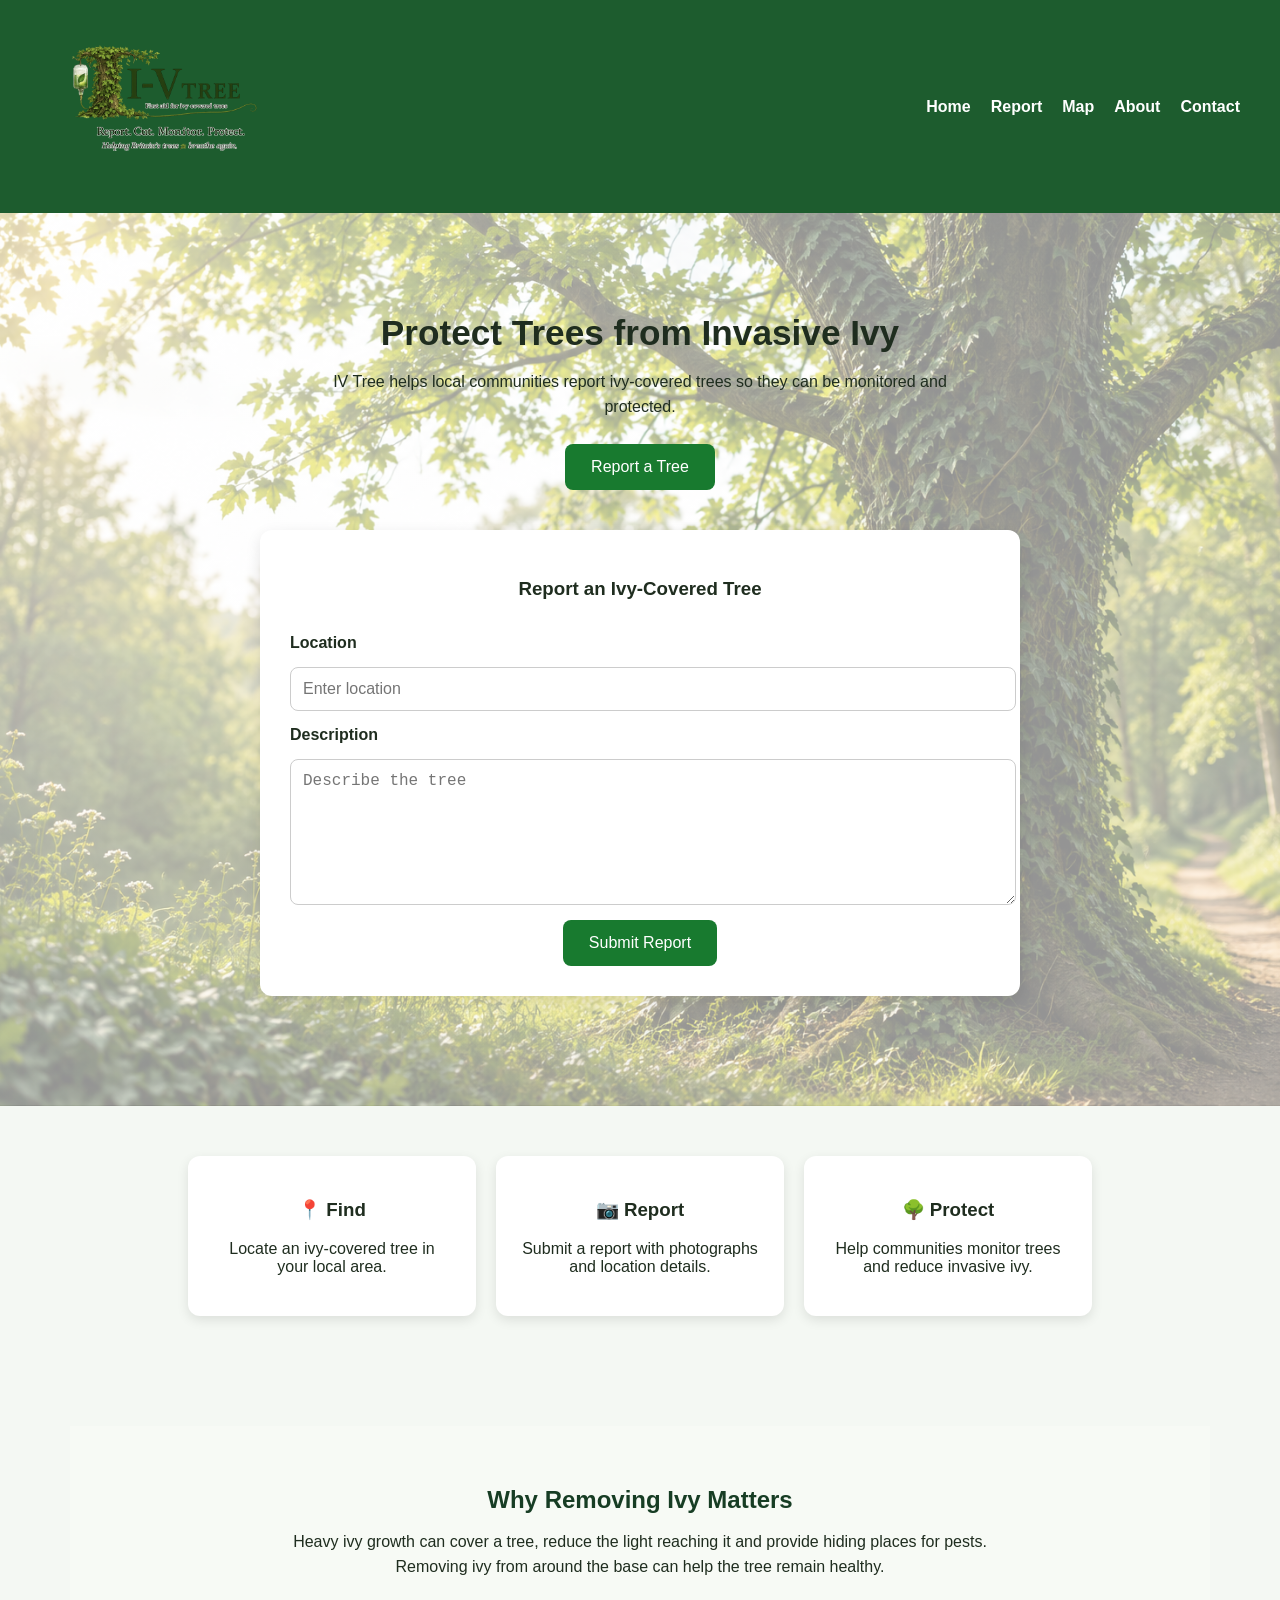
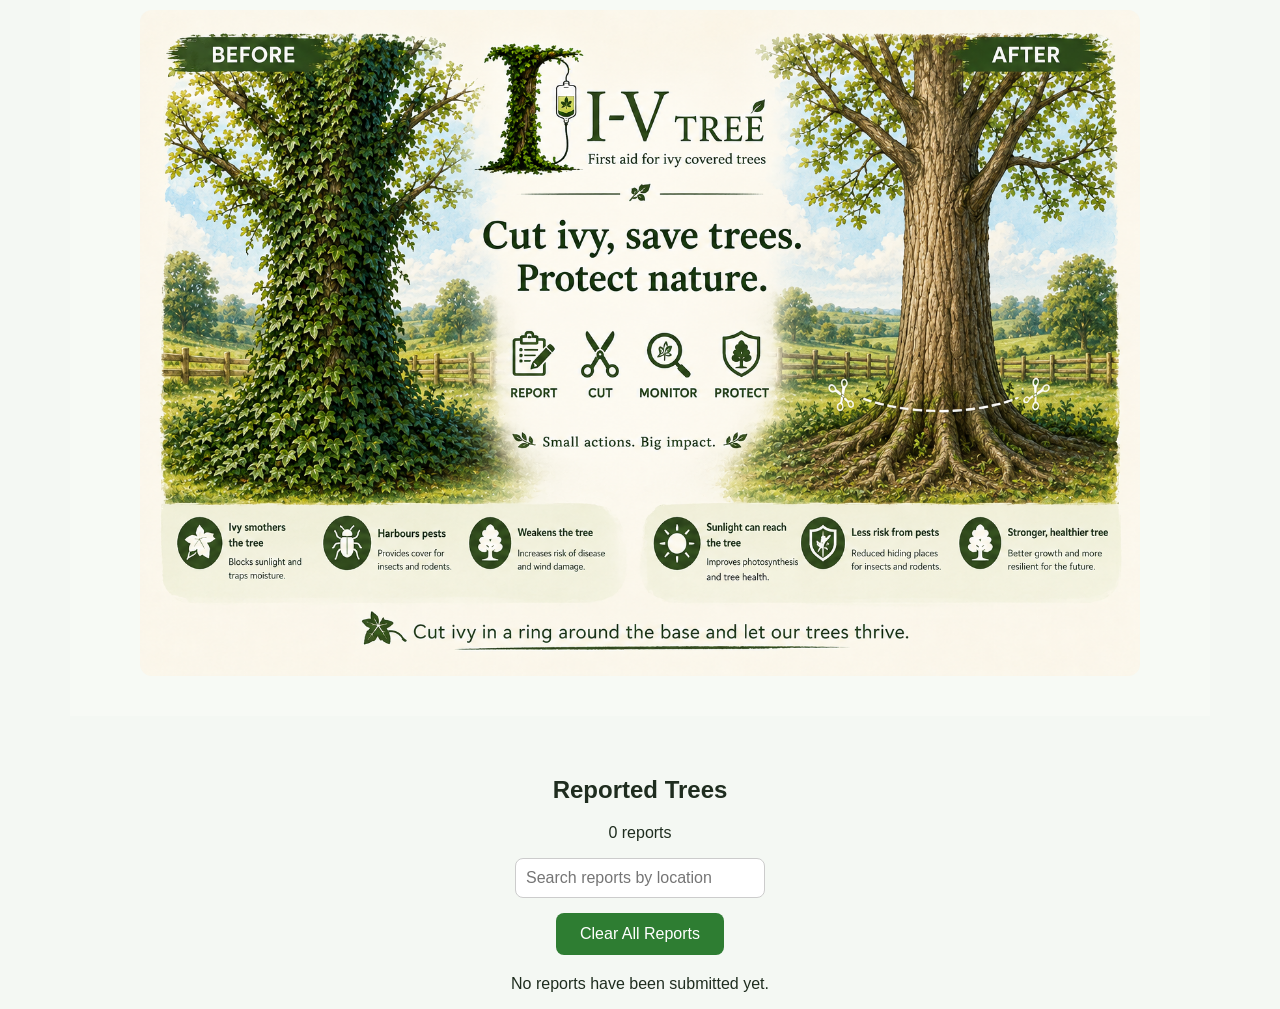
==== index.html @ c773eeaf "Add branded design assets and improve page styling" ====
<!DOCTYPE html>
<html lang="en">

<head>
    <meta charset="UTF-8">
    <meta name="viewport" content="width=device-width, initial-scale=1.0">
    <title>IV Tree</title>

    <link rel="stylesheet" href="style.css">
</head>

<body>

<header>

    <nav>

<img src="assets/logos/logo.png" alt="I-V Tree logo" class="site-logo">
        <ul>
            <li><a href="#">Home</a></li>
            <li><a href="#">Report</a></li>
            <li><a href="#">Map</a></li>
            <li><a href="#">About</a></li>
            <li><a href="#">Contact</a></li>
        </ul>

    </nav>

</header>

<main>

    <section id="home" class="hero">

        <h2>Protect Trees from Invasive Ivy</h2>

        <p>
            IV Tree helps local communities report ivy-covered trees so they can
            be monitored and protected.
        </p>

        <button id="reportButton">
            Report a Tree
        </button>

        <form id="reportForm" class="hidden">

            <h3>Report an Ivy-Covered Tree</h3>

            <label for="location">Location</label>
            <input
                type="text"
                id="location"
                name="location"
                placeholder="Enter location"
            >

            <label for="description">Description</label>
            <textarea
                id="description"
                name="description"
                placeholder="Describe the tree"
            ></textarea>

            <button type="submit">
                Submit Report
            </button>

        </form>

    </section>

    <section class="features">

        <div class="feature-card">
            <h3>📍 Find</h3>
            <p>Locate an ivy-covered tree in your local area.</p>
        </div>

        <div class="feature-card">
            <h3>📷 Report</h3>
            <p>Submit a report with photographs and location details.</p>
        </div>

        <div class="feature-card">
            <h3>🌳 Protect</h3>
            <p>Help communities monitor trees and reduce invasive ivy.</p>
        </div>

    </section>
    <section class="before-after-section">

    <h2>Why Removing Ivy Matters</h2>

    <p>
        Heavy ivy growth can cover a tree, reduce the light reaching it
        and provide hiding places for pests. Removing ivy from around
        the base can help the tree remain healthy.
    </p>

    <img
        src="assets/backgrounds/before-after.png"
        alt="Illustration comparing an ivy-covered tree before and after ivy removal"
        class="before-after-image"
    >

</section>
    <section id="reports" class="reports-section">

    <h2>Reported Trees</h2>
    <p id="reportCount">0 reports</p>
    <input
    type="search"
    id="searchInput"
    placeholder="Search reports by location"
    aria-label="Search reports by location"
    >
    <button id="clearReportsButton">
    Clear All Reports
</button>

    <p id="emptyMessage">
        No reports have been submitted yet.
    </p>

    <div id="reportsList"></div>

</section>

</main>

<script src="script.js"></script>

</body>

</html>
---- style.css ----
body {
    margin: 0;
    font-family: Arial, sans-serif;
    background-color: #f4f8f3;
    color: #1f2d1f;
    text-align: center;
}

header {
    background-color: #1d5c2e;
    color: white;
    padding: 20px 40px;
}
nav {
    display: flex;
    justify-content: space-between;
    align-items: center;
}

nav ul {
    display: flex;
    list-style: none;
    gap: 20px;
    margin: 0;
    padding: 0;
}

nav a {
    color: white;
    text-decoration: none;
    font-weight: bold;
}

nav a:hover {
    text-decoration: underline;
}

.site-logo {
    width: 260px;
    height: auto;
    display: block;
}

nav {
    display: flex;
    align-items: center;
    justify-content: space-between;
    gap: 30px;
}

.hero {
    padding: 70px 20px;
    background-color: #dfeedd;
    background-image:
    linear-gradient(rgba(255, 255, 255, 0.58), rgba(255, 255, 255, 0.58)),
    url("assets/backgrounds/hero-background.png");

background-size: cover;
background-position: center;
background-repeat: no-repeat;
}

.hero h2 {
    font-size: 2.2rem;
    margin-bottom: 16px;
}

.hero p {
    max-width: 650px;
    margin: 0 auto 24px;
    line-height: 1.6;
}

button {
    padding: 14px 26px;
    background-color: #187a2f;
    color: white;
    border: none;
    border-radius: 8px;
    font-size: 1rem;
    cursor: pointer;
}

.features {
    display: flex;
    justify-content: center;
    gap: 20px;
    padding: 50px 20px;
}

.feature-card {
    width: 240px;
    padding: 24px;
    background-color: white;
    border-radius: 12px;
    box-shadow: 0 4px 12px rgba(0, 0, 0, 0.1);
}
.hidden {
    display: none;
}
/* Report Form */

#reportForm {
    max-width: 700px;
    margin: 40px auto;
    display: flex;
    flex-direction: column;
    gap: 15px;
    background: white;
    padding: 30px;
    border-radius: 12px;
    box-shadow: 0 5px 15px rgba(0,0,0,0.1);
}
#searchInput {
    width: 250px;
    padding: 10px;
    margin: 15px auto;
    display: block;
    border: 1px solid #ccc;
    border-radius: 8px;
    font-size: 1rem;
}

#reportForm label {
    font-weight: bold;
    text-align: left;
}

#reportForm input,
#reportForm textarea {
    width: 100%;
    padding: 12px;
    border: 1px solid #ccc;
    border-radius: 8px;
    font-size: 1rem;
}

#reportForm textarea {
    min-height: 120px;
    resize: vertical;
}

#reportForm button {
    width: fit-content;
    align-self: center;
}
.report-card {
    background: white;
    max-width: 600px;
    margin: 20px auto;
    padding: 20px;
    border-radius: 12px;
    box-shadow: 0 4px 10px rgba(0,0,0,0.1);
}

.deleteButton {
    margin-top: 15px;
    background: #c62828;
    color: white;
    border: none;
    padding: 10px 18px;
    border-radius: 8px;
    cursor: pointer;
    font-weight: bold;
}

.deleteButton:hover {
    background: #a51f1f;
}
.reportDate {
    color: #666;
    font-size: 0.9rem;
    font-style: italic;
    margin: 12px 0;
}
#clearReportsButton {
    padding: 12px 24px;
    border: none;
    border-radius: 8px;
    background-color: #2e7d32;
    color: white;
    cursor: pointer;
    font-size: 1rem;
    margin: 10px auto 20px;
    display: block;
}

#clearReportsButton:hover {
    background-color: #256428;
}
.before-after-section {
    padding: 60px 20px;
    text-align: center;
    background-color: #f7faf5;
}

.before-after-section h2 {
    margin-bottom: 15px;
    color: #173d24;
}

.before-after-section p {
    max-width: 700px;
    margin: 0 auto 30px;
    line-height: 1.6;
}

.before-after-image {
    width: 100%;
    max-width: 1000px;
    height: auto;
    display: block;
    margin: 0 auto;
    border-radius: 12px;
}
.before-after-section {
    max-width: 1100px;
    margin: 60px auto;
    padding: 40px 20px;
    text-align: center;
}

.before-after-section h2 {
    margin-bottom: 15px;
}

.before-after-section p {
    max-width: 700px;
    margin: 0 auto 30px;
    line-height: 1.6;
}

.before-after-image {
    width: 100%;
    max-width: 1000px;
    height: auto;
    display: block;
    margin: 0 auto;
    border-radius: 12px;
}
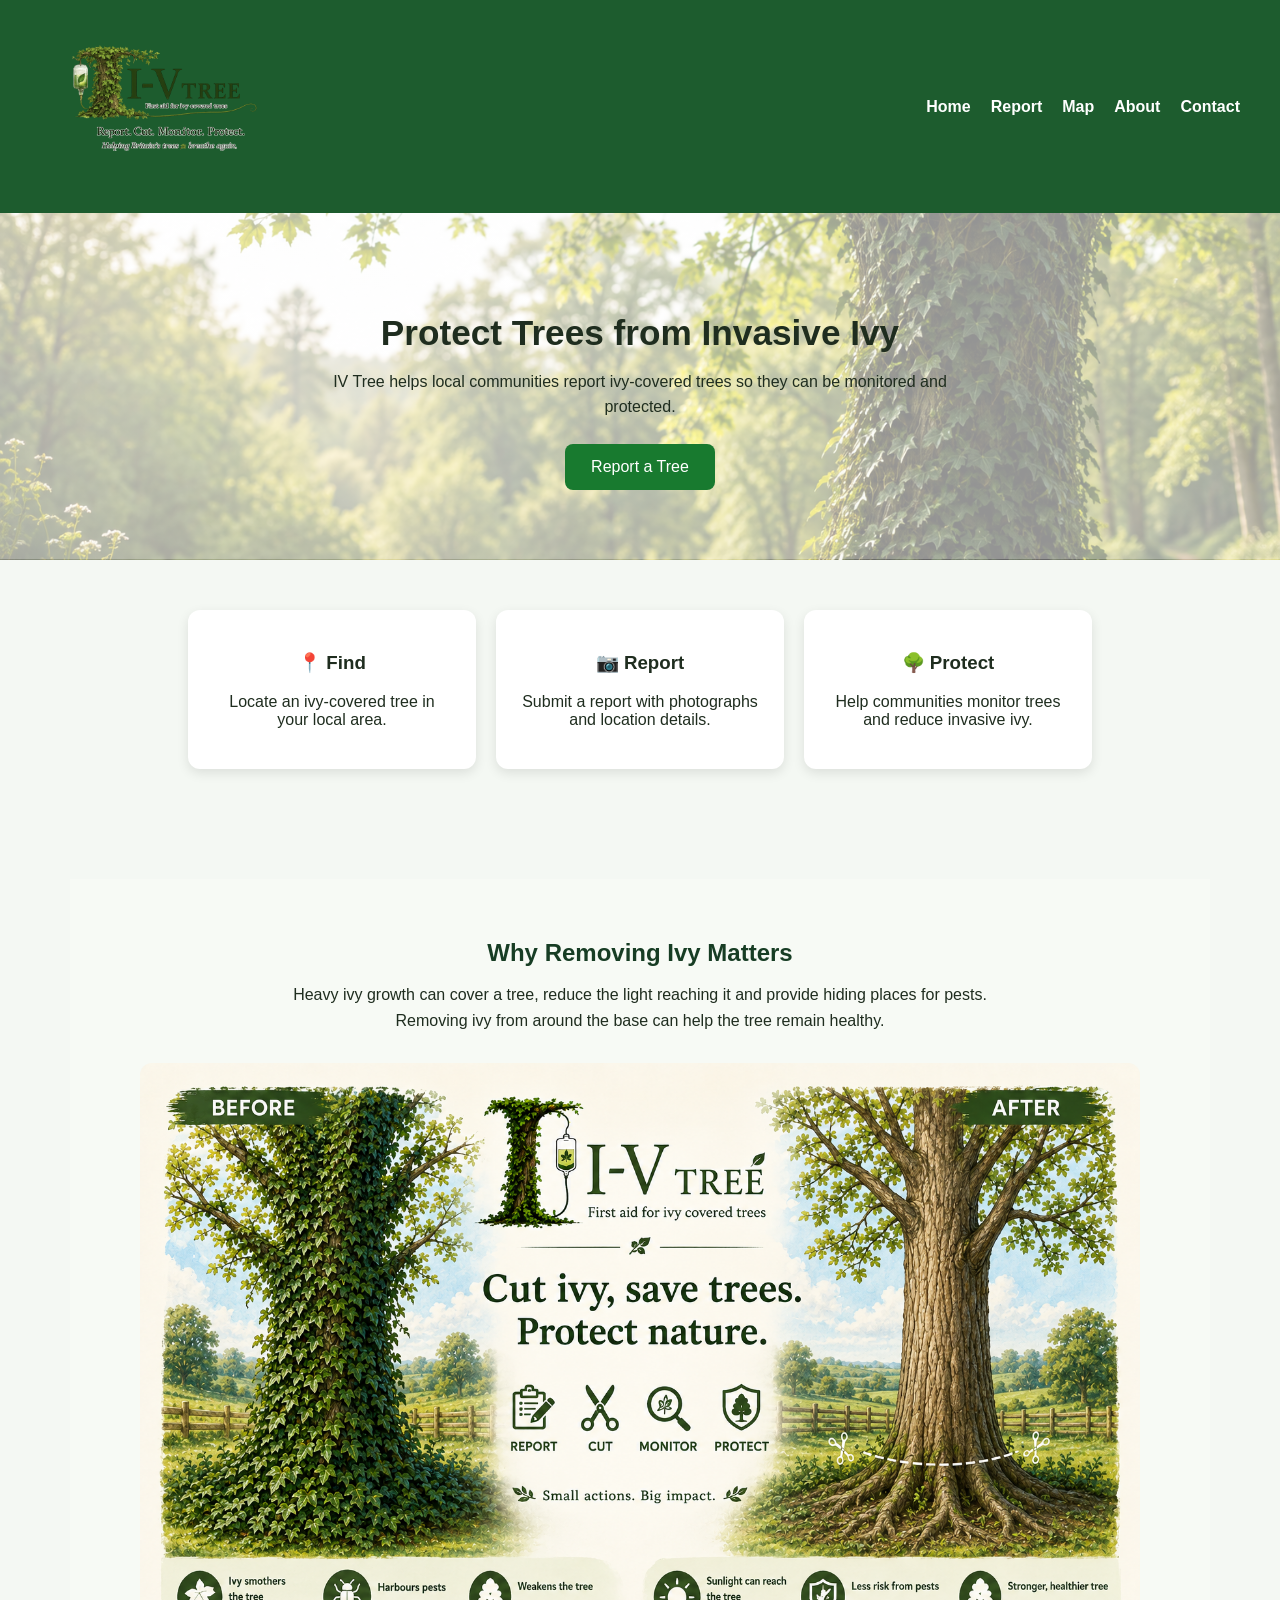
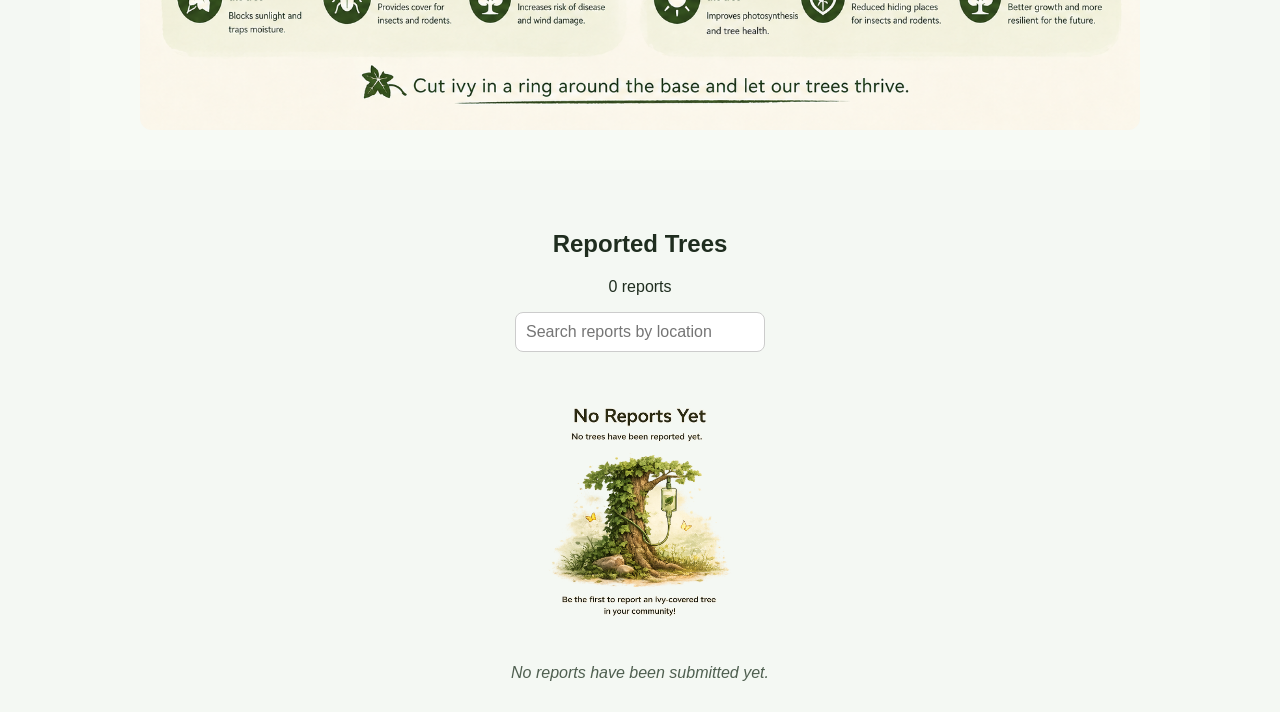
==== commit c4426892: "Add empty state and improve report display" ====
--- a/index.html
+++ b/index.html
@@ -119,9 +119,14 @@
     Clear All Reports
 </button>
 
-    <p id="emptyMessage">
-        No reports have been submitted yet.
-    </p>
+<div id="emptyMessage" class="empty-state">
+    <img
+        src="assets/icons/empty-state-illustration.png"
+        alt="No tree reports yet"
+        class="empty-state-image"
+    >
+    <p>No reports have been submitted yet.</p>
+</div>
 
     <div id="reportsList"></div>
 
--- a/style.css
+++ b/style.css
@@ -96,7 +96,7 @@
     box-shadow: 0 4px 12px rgba(0, 0, 0, 0.1);
 }
 .hidden {
-    display: none;
+    display: none !important;
 }
 /* Report Form */
 
@@ -238,3 +238,20 @@
     margin: 0 auto;
     border-radius: 12px;
 }
+.empty-state {
+    text-align: center;
+    margin: 30px auto;
+}
+
+.empty-state-image {
+    width: 400px;
+    max-width: 80%;
+    height: auto;
+    display: block;
+    margin: 0 auto 15px;
+}
+
+.empty-state p {
+    color: #4f5f50;
+    font-style: italic;
+}
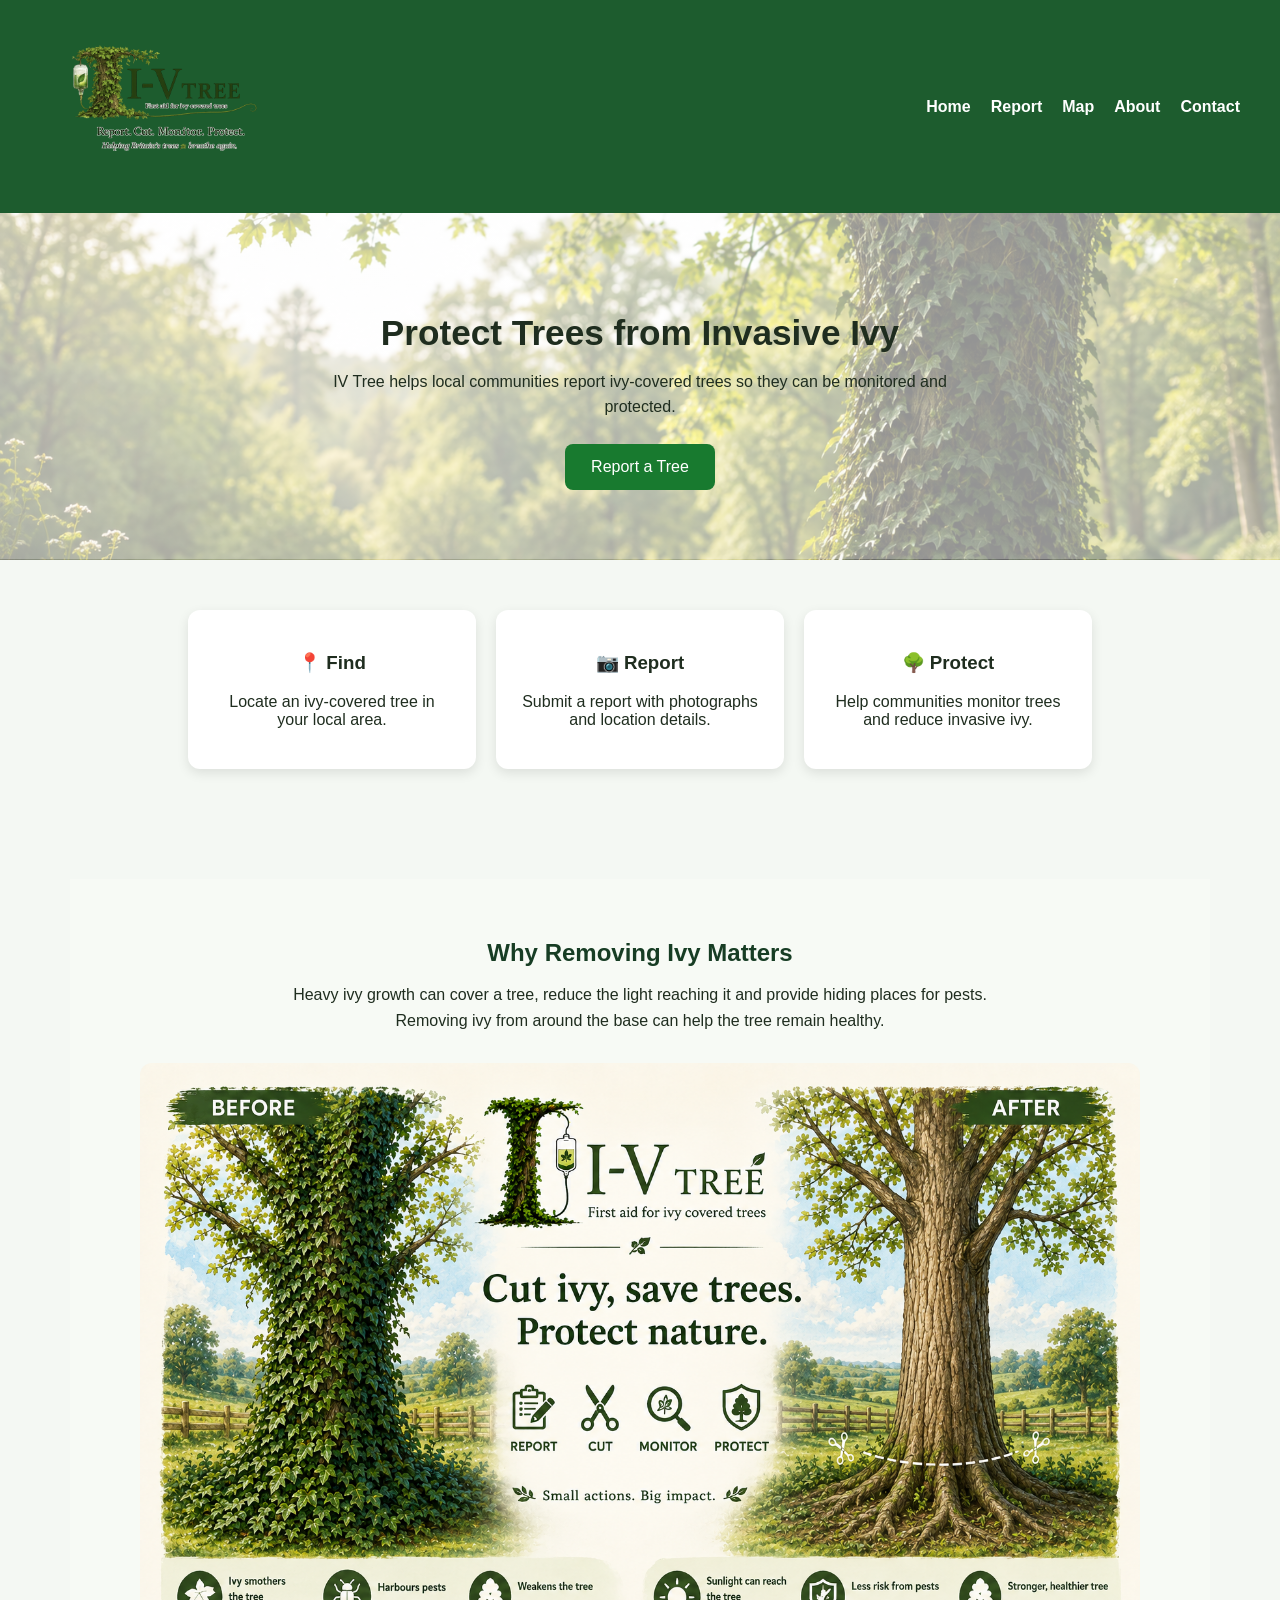
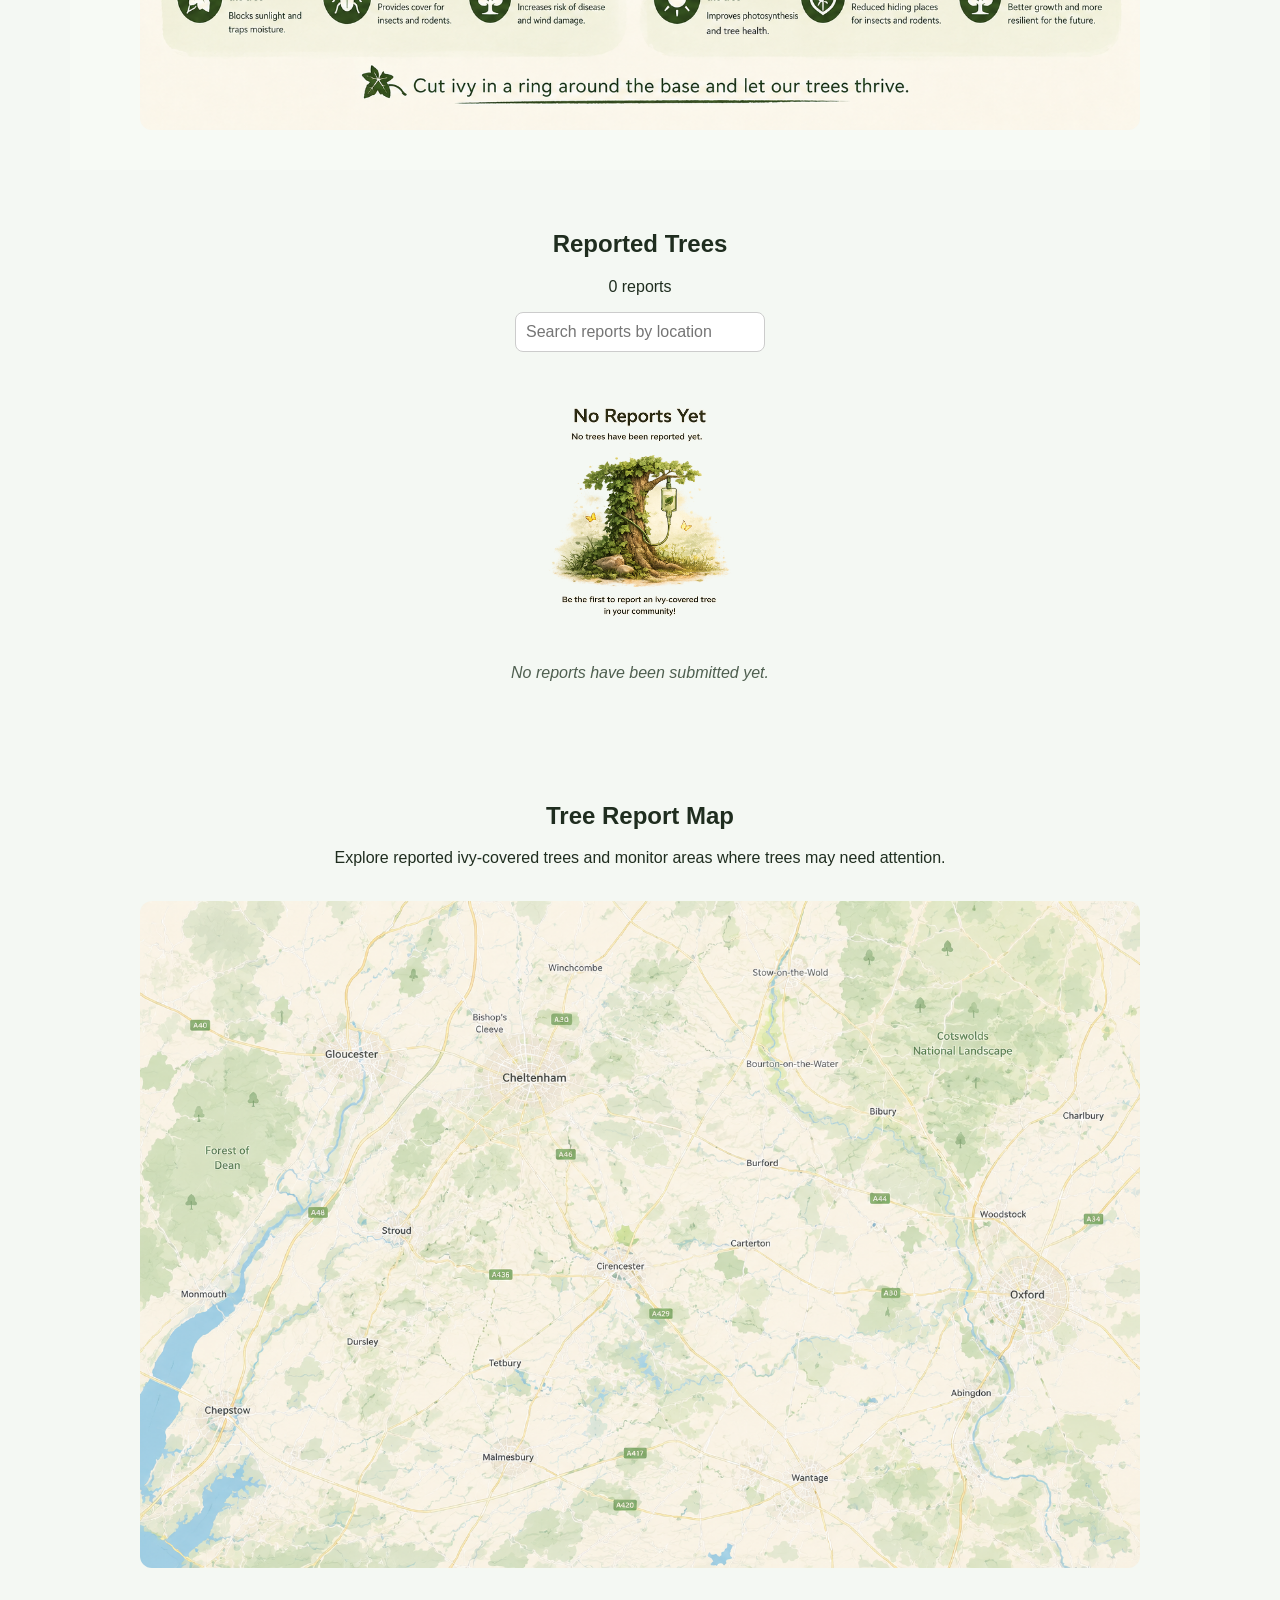
==== commit 7ed0dde7: "Add report pins to map" ====
--- a/index.html
+++ b/index.html
@@ -131,6 +131,26 @@
     <div id="reportsList"></div>
 
 </section>
+<section id="map" class="map-section">
+
+    <h2>Tree Report Map</h2>
+
+    <p>
+        Explore reported ivy-covered trees and monitor areas where trees
+        may need attention.
+    </p>
+
+    <div class="map-container" id="mapContainer">
+        <img
+            src="assets/backgrounds/map-background.png"
+            alt="Map showing reported tree locations"
+            class="map-background"
+        >
+
+
+    </div>
+
+</section>
 
 </main>
 
--- a/style.css
+++ b/style.css
@@ -254,4 +254,47 @@
 .empty-state p {
     color: #4f5f50;
     font-style: italic;
+}
+/* Map Section */
+
+.map-section {
+    max-width: 1100px;
+    margin: 60px auto;
+    padding: 40px 20px;
+    text-align: center;
+}
+
+.map-section h2 {
+    margin-bottom: 15px;
+}
+
+.map-section p {
+    max-width: 700px;
+    margin: 0 auto 30px;
+    line-height: 1.6;
+}
+
+.map-container {
+    position: relative;
+    max-width: 1000px;
+    margin: 0 auto;
+}
+
+.map-background {
+    width: 100%;
+    height: auto;
+    display: block;
+    border-radius: 12px;
+}
+
+.map-pin {
+    position: absolute;
+    width: 60px;
+    top: 45%;
+    left: 50%;
+    transform: translate(-50%, -50%);
+    background: transparent !important;
+    padding: 0 !important;
+    border: none !important;
+    box-shadow: none !important;
 }
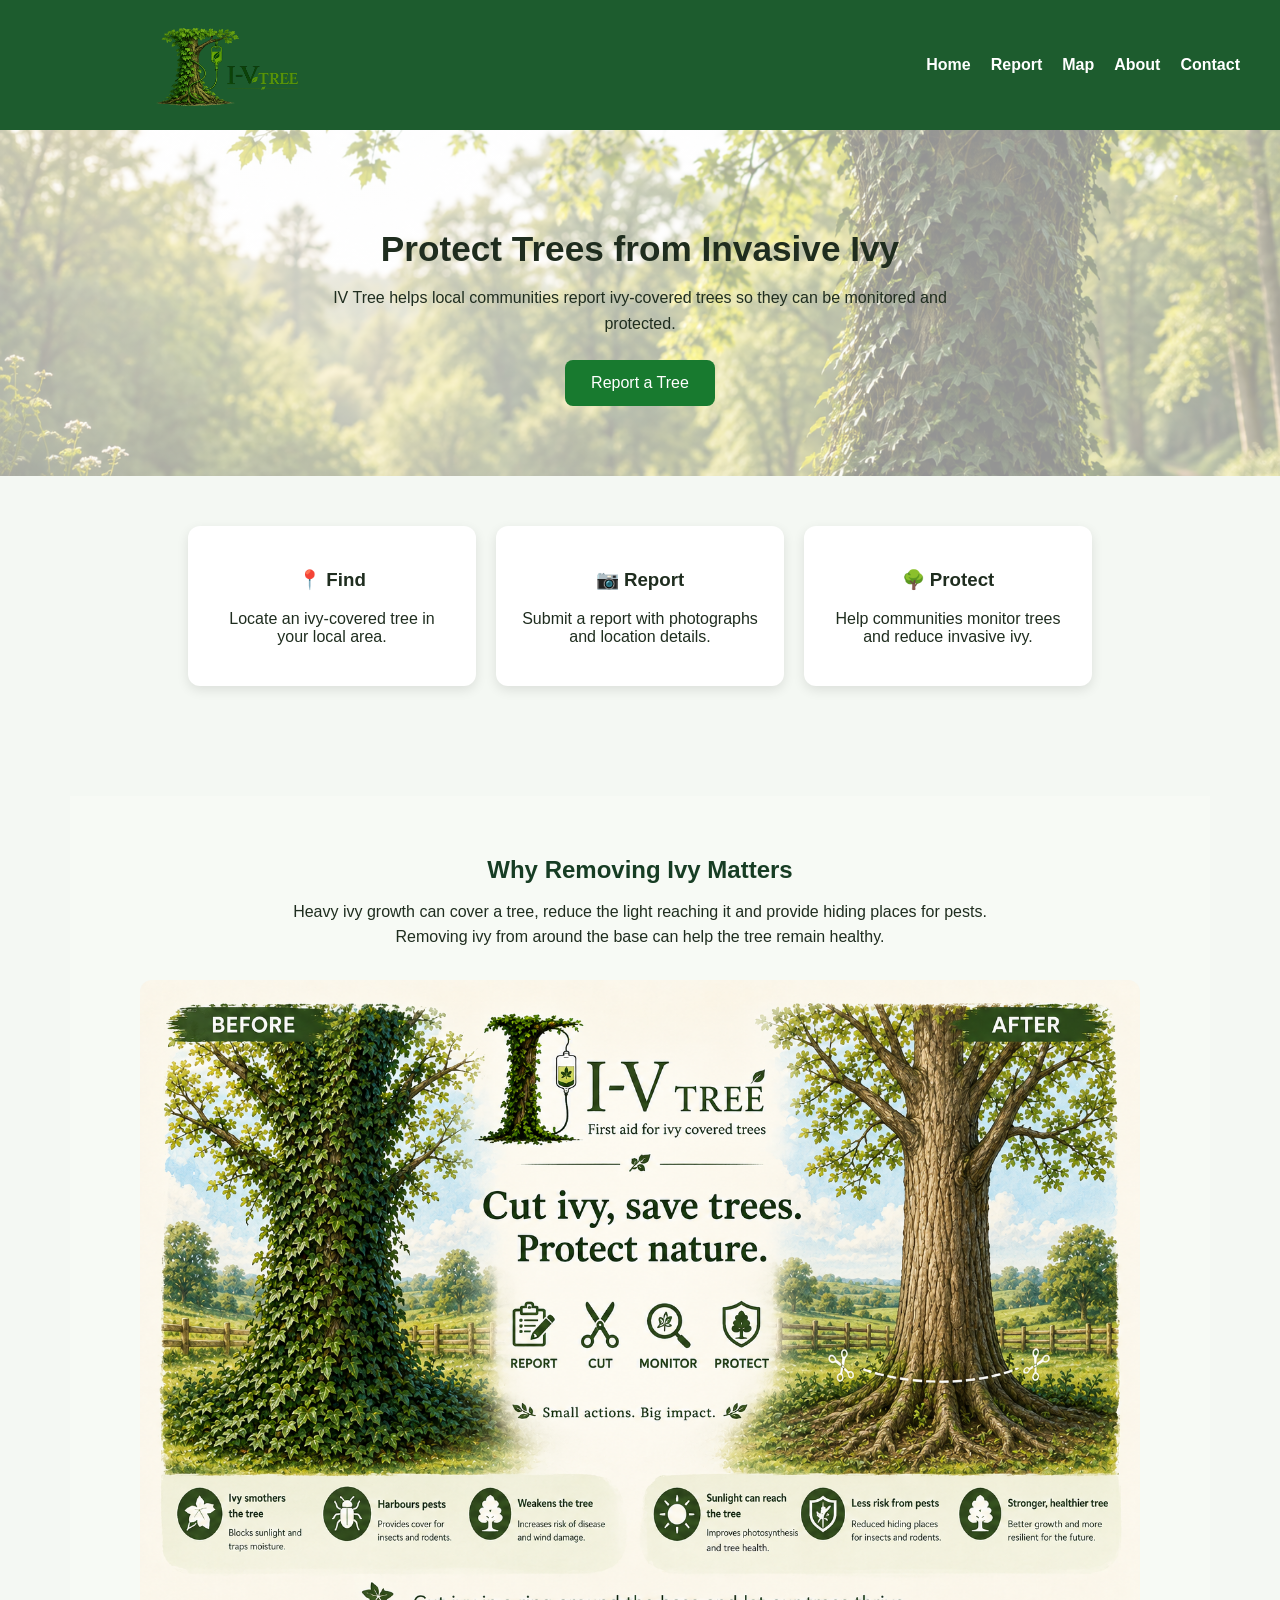
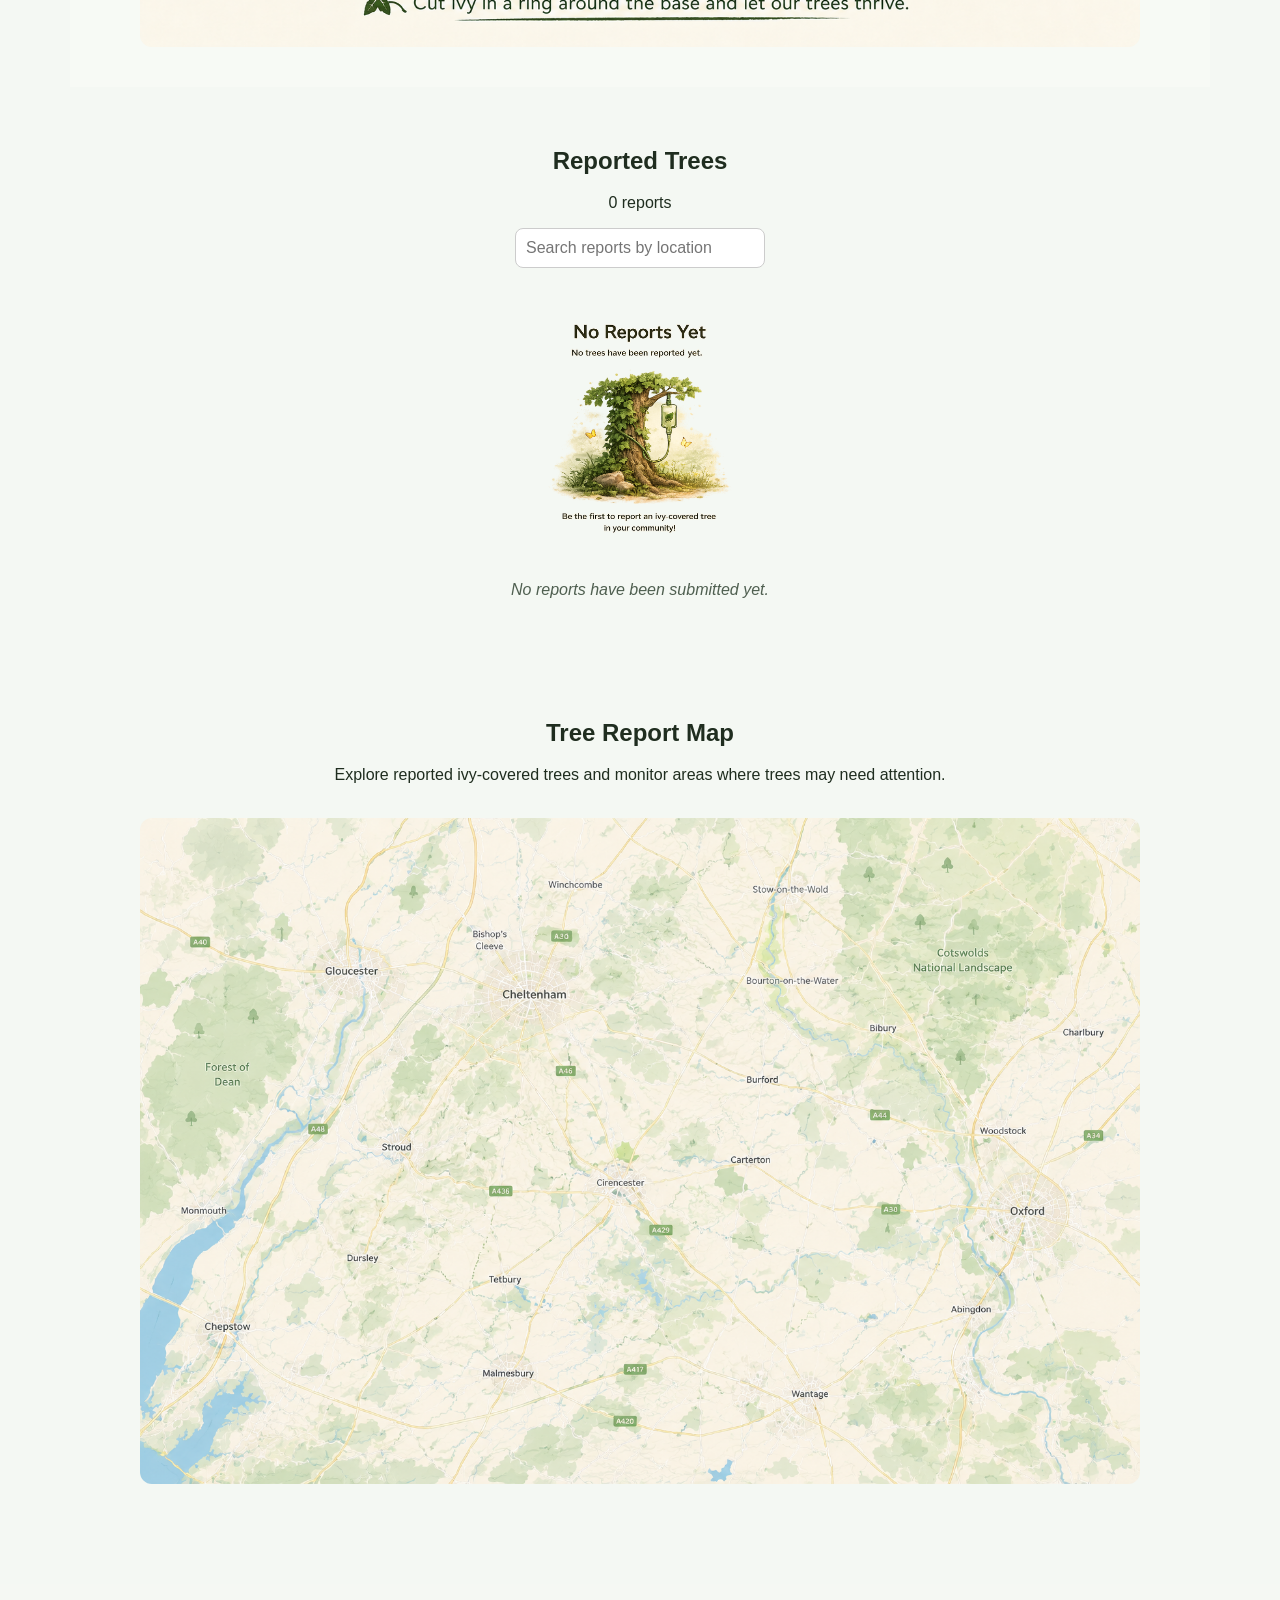
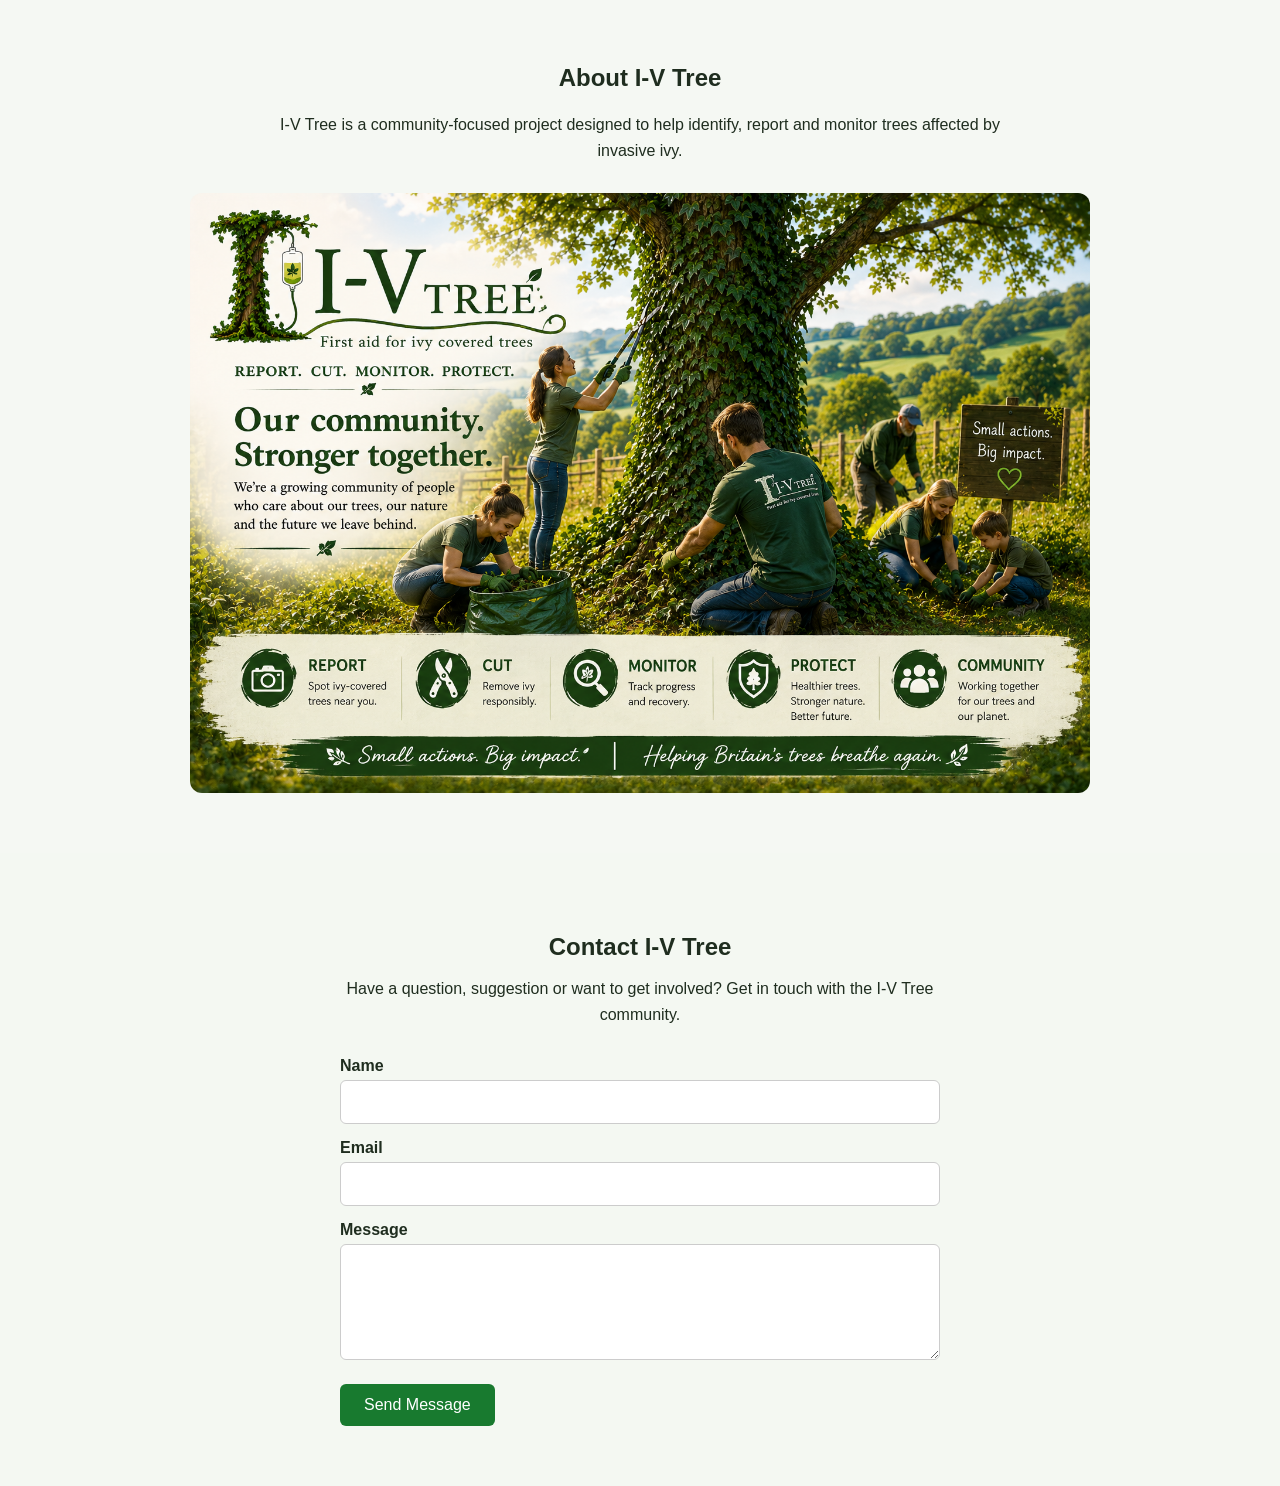
==== commit 02e6d9ce: "Add About and Contact sections with form validation" ====
--- a/index.html
+++ b/index.html
@@ -16,13 +16,13 @@
     <nav>
 
 <img src="assets/logos/logo.png" alt="I-V Tree logo" class="site-logo">
-        <ul>
-            <li><a href="#">Home</a></li>
-            <li><a href="#">Report</a></li>
-            <li><a href="#">Map</a></li>
-            <li><a href="#">About</a></li>
-            <li><a href="#">Contact</a></li>
-        </ul>
+       <ul>
+    <li><a href="#home">Home</a></li>
+    <li><a href="#reports">Report</a></li>
+    <li><a href="#map">Map</a></li>
+    <li><a href="#about">About</a></li>
+    <li><a href="#contact">Contact</a></li>
+       </ul>
 
     </nav>
 
@@ -152,6 +152,47 @@
 
 </section>
 
+<section id="about" class="about-section">
+
+    <h2>About I-V Tree</h2>
+
+    <p>
+        I-V Tree is a community-focused project designed to help identify,
+        report and monitor trees affected by invasive ivy.
+    </p>
+
+    <img
+    src="assets/backgrounds/about-community.png"
+    alt="Community working together to protect local trees"
+    class="about-image"
+>
+
+</section>
+
+<section id="contact" class="contact-section">
+
+    <h2>Contact I-V Tree</h2>
+
+    <p>
+        Have a question, suggestion or want to get involved?
+        Get in touch with the I-V Tree community.
+    </p>
+
+    <form class="contact-form">
+    <label for="contactName">Name</label>
+    <input type="text" id="contactName" required>
+
+    <label for="contactEmail">Email</label>
+    <input type="email" id="contactEmail" required>
+
+    <label for="contactMessage">Message</label>
+    <textarea id="contactMessage" rows="5" required></textarea>
+
+    <button type="submit">Send Message</button>
+</form>
+
+</section>
+
 </main>
 
 <script src="script.js"></script>
--- a/style.css
+++ b/style.css
@@ -9,12 +9,16 @@
 header {
     background-color: #1d5c2e;
     color: white;
-    padding: 20px 40px;
-}
+    padding: 0px 0px;
+}
+
 nav {
     display: flex;
+    align-items: center;
     justify-content: space-between;
-    align-items: center;
+    gap: 30px;
+    padding: 0 40px;
+    min-height: 50px;
 }
 
 nav ul {
@@ -36,17 +40,14 @@
 }
 
 .site-logo {
-    width: 260px;
-    height: auto;
-    display: block;
-}
-
-nav {
-    display: flex;
-    align-items: center;
-    justify-content: space-between;
-    gap: 30px;
-}
+    width: 380px;
+    height: 130px;
+    object-fit: contain;
+    display: block;
+    margin: 0;
+}
+
+
 
 .hero {
     padding: 70px 20px;
@@ -297,4 +298,78 @@
     padding: 0 !important;
     border: none !important;
     box-shadow: none !important;
+}
+.about-section {
+    padding: 60px 20px;
+    text-align: center;
+    background-color: #f5f8f3;
+}
+
+.about-section h2 {
+    margin-bottom: 20px;
+}
+
+.about-section p {
+    max-width: 750px;
+    margin: 0 auto 30px;
+    line-height: 1.6;
+}
+
+.about-image {
+    width: 100%;
+    max-width: 900px;
+    height: auto;
+    display: block;
+    margin: 0 auto;
+    border-radius: 12px;
+}
+.contact-section {
+    padding: 60px 20px;
+    text-align: center;
+    background-color: #f4f8f2;
+}
+
+.contact-section h2 {
+    margin-bottom: 15px;
+}
+
+.contact-section p {
+    max-width: 650px;
+    margin: 0 auto 30px;
+    line-height: 1.6;
+}
+
+.contact-form {
+    max-width: 600px;
+    margin: 0 auto;
+    text-align: left;
+}
+
+.contact-form label {
+    display: block;
+    margin-top: 15px;
+    margin-bottom: 5px;
+    font-weight: bold;
+}
+
+.contact-form input,
+.contact-form textarea {
+    width: 100%;
+    padding: 12px;
+    border: 1px solid #ccc;
+    border-radius: 6px;
+    font: inherit;
+    box-sizing: border-box;
+}
+
+.contact-form textarea {
+    resize: vertical;
+}
+
+.contact-form button {
+    margin-top: 20px;
+    padding: 12px 24px;
+    border: none;
+    border-radius: 6px;
+    cursor: pointer;
 }
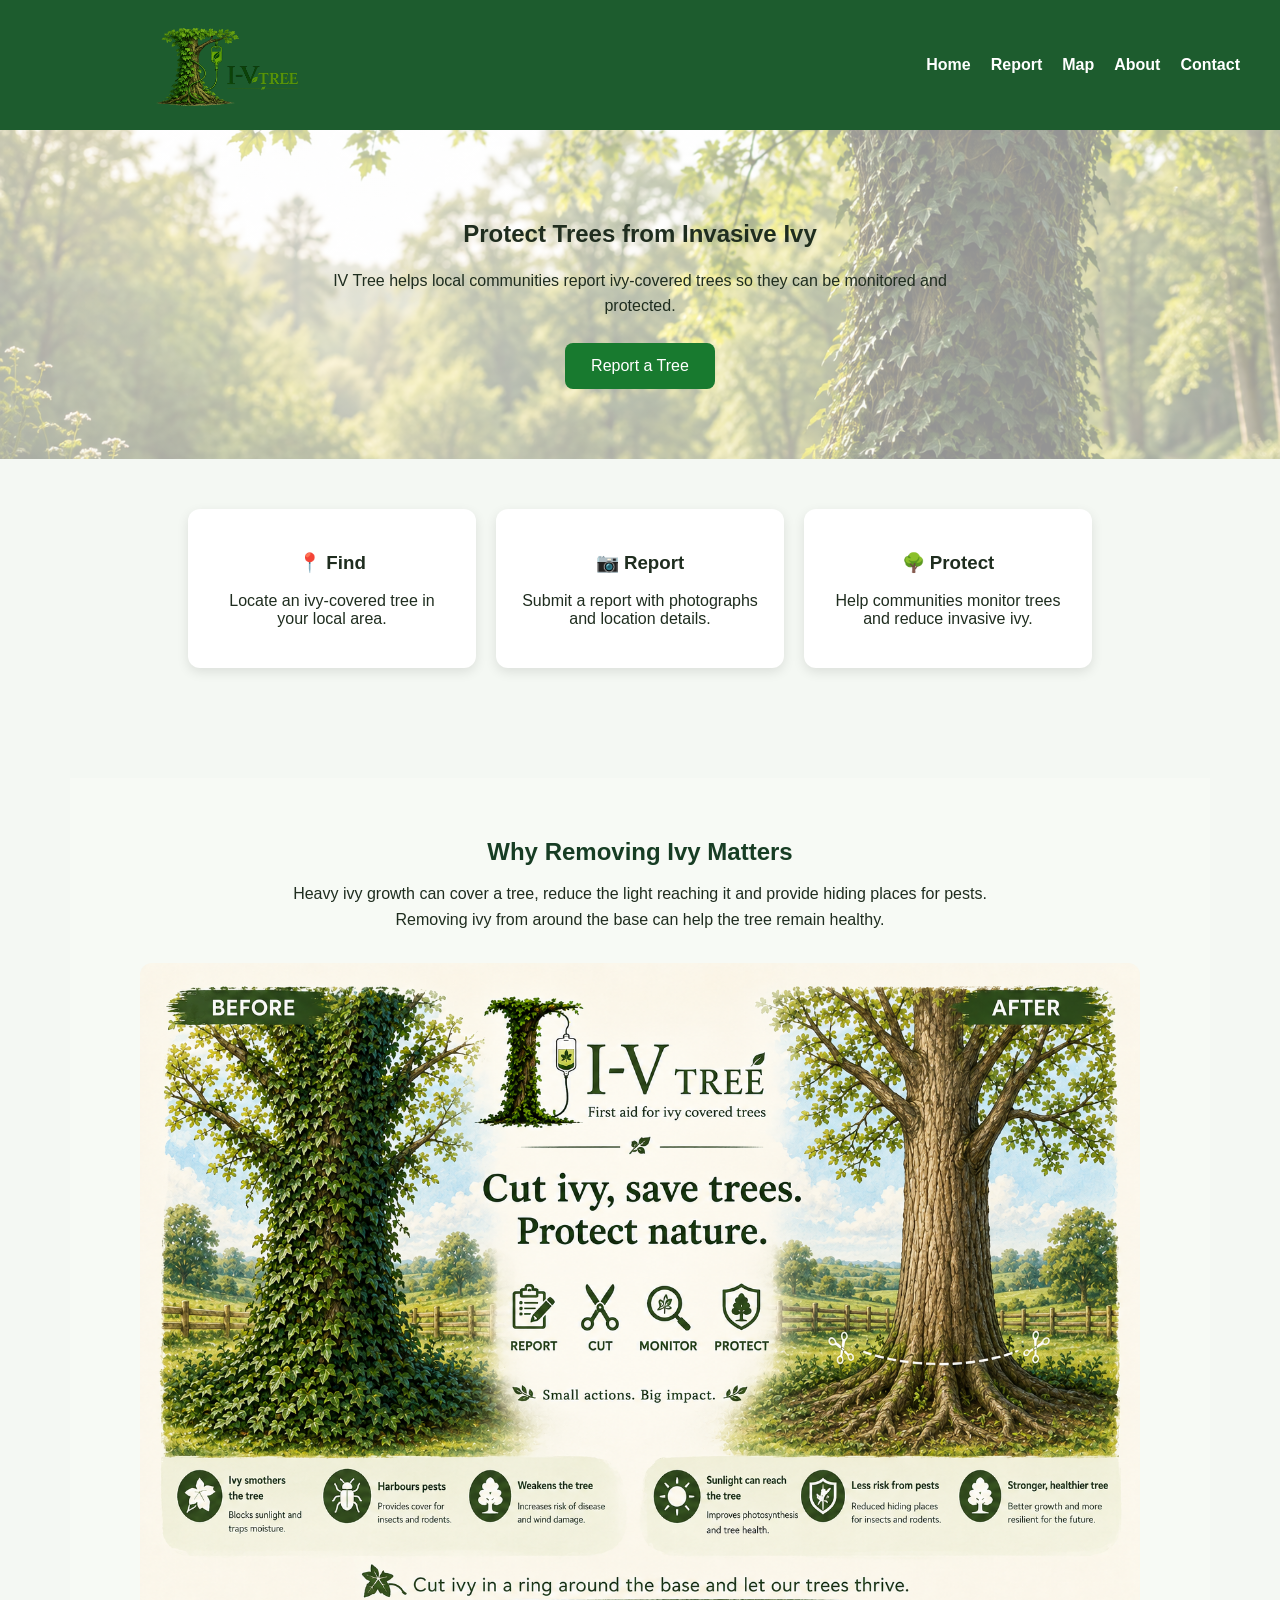
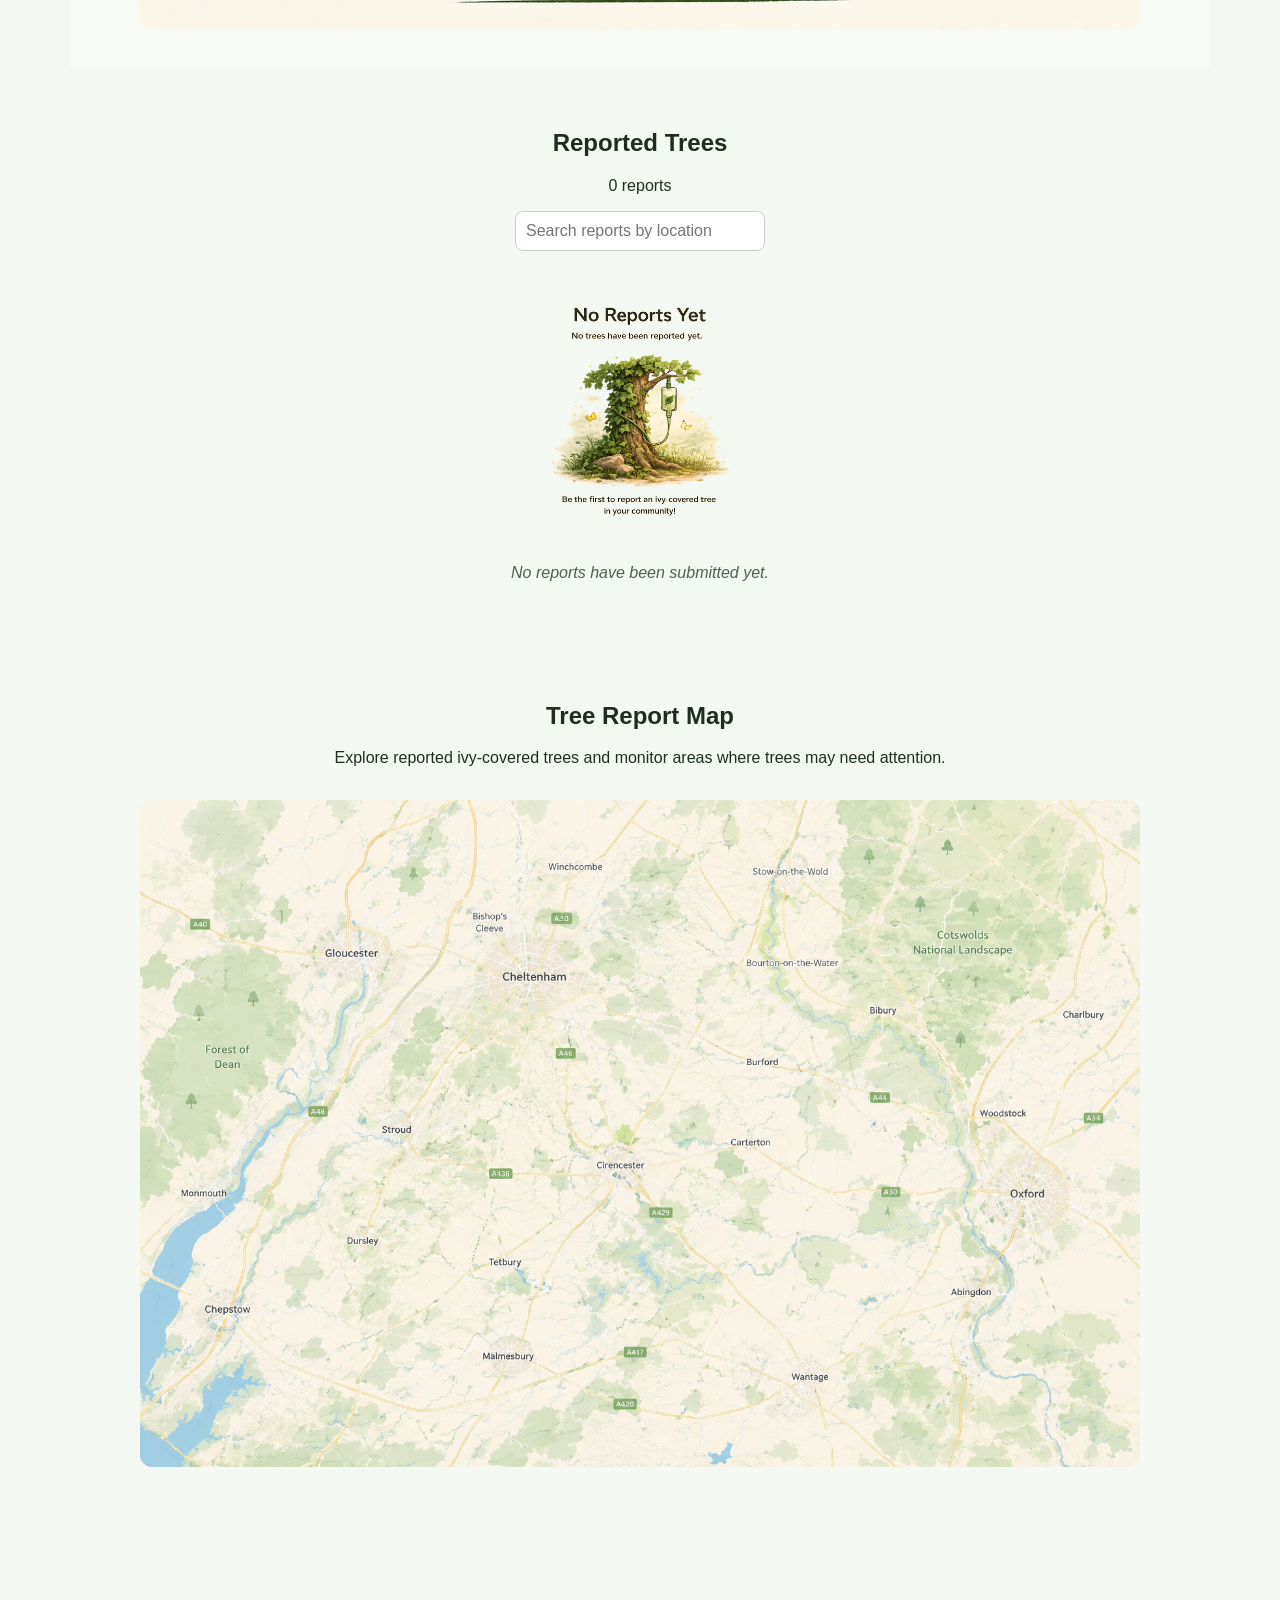
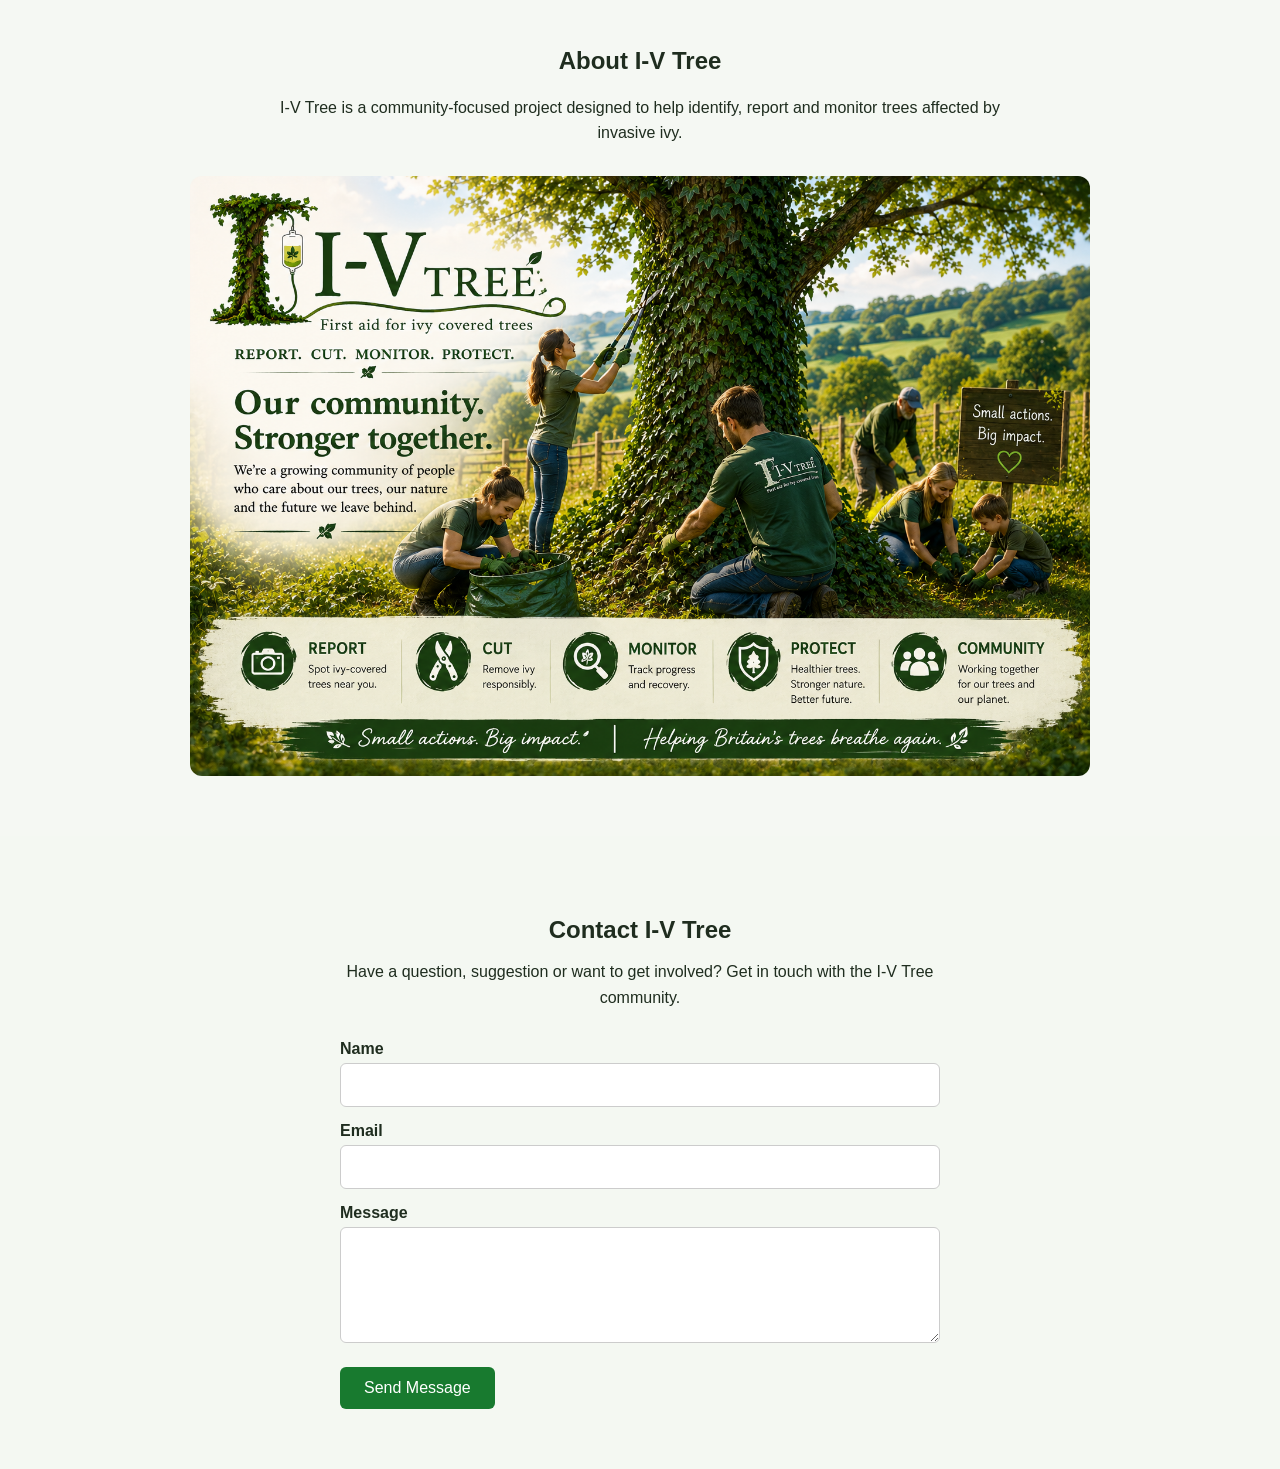
==== commit 01ce03c6: "Fix heading hierarchy for HTML validation" ====
--- a/index.html
+++ b/index.html
@@ -32,7 +32,7 @@
 
     <section id="home" class="hero">
 
-        <h2>Protect Trees from Invasive Ivy</h2>
+        <h1>Protect Trees from Invasive Ivy</h1>
 
         <p>
             IV Tree helps local communities report ivy-covered trees so they can
--- a/style.css
+++ b/style.css
@@ -372,4 +372,42 @@
     border: none;
     border-radius: 6px;
     cursor: pointer;
+}
+@media (max-width: 600px) {
+
+    nav {
+        flex-direction: column;
+        padding: 15px 20px;
+        gap: 15px;
+    }
+
+    .site-logo {
+        width: 220px;
+        max-width: 80%;
+        margin: 0 auto;
+    }
+
+    nav ul {
+        flex-wrap: wrap;
+        justify-content: center;
+        gap: 12px;
+    }
+
+    .features {
+        flex-direction: column;
+        align-items: center;
+    }
+
+    .feature-card {
+        width: 85%;
+        max-width: 320px;
+    }
+
+    .hero h2 {
+        font-size: 1.8rem;
+    }
+
+    .hero {
+        padding: 50px 20px;
+    }
 }
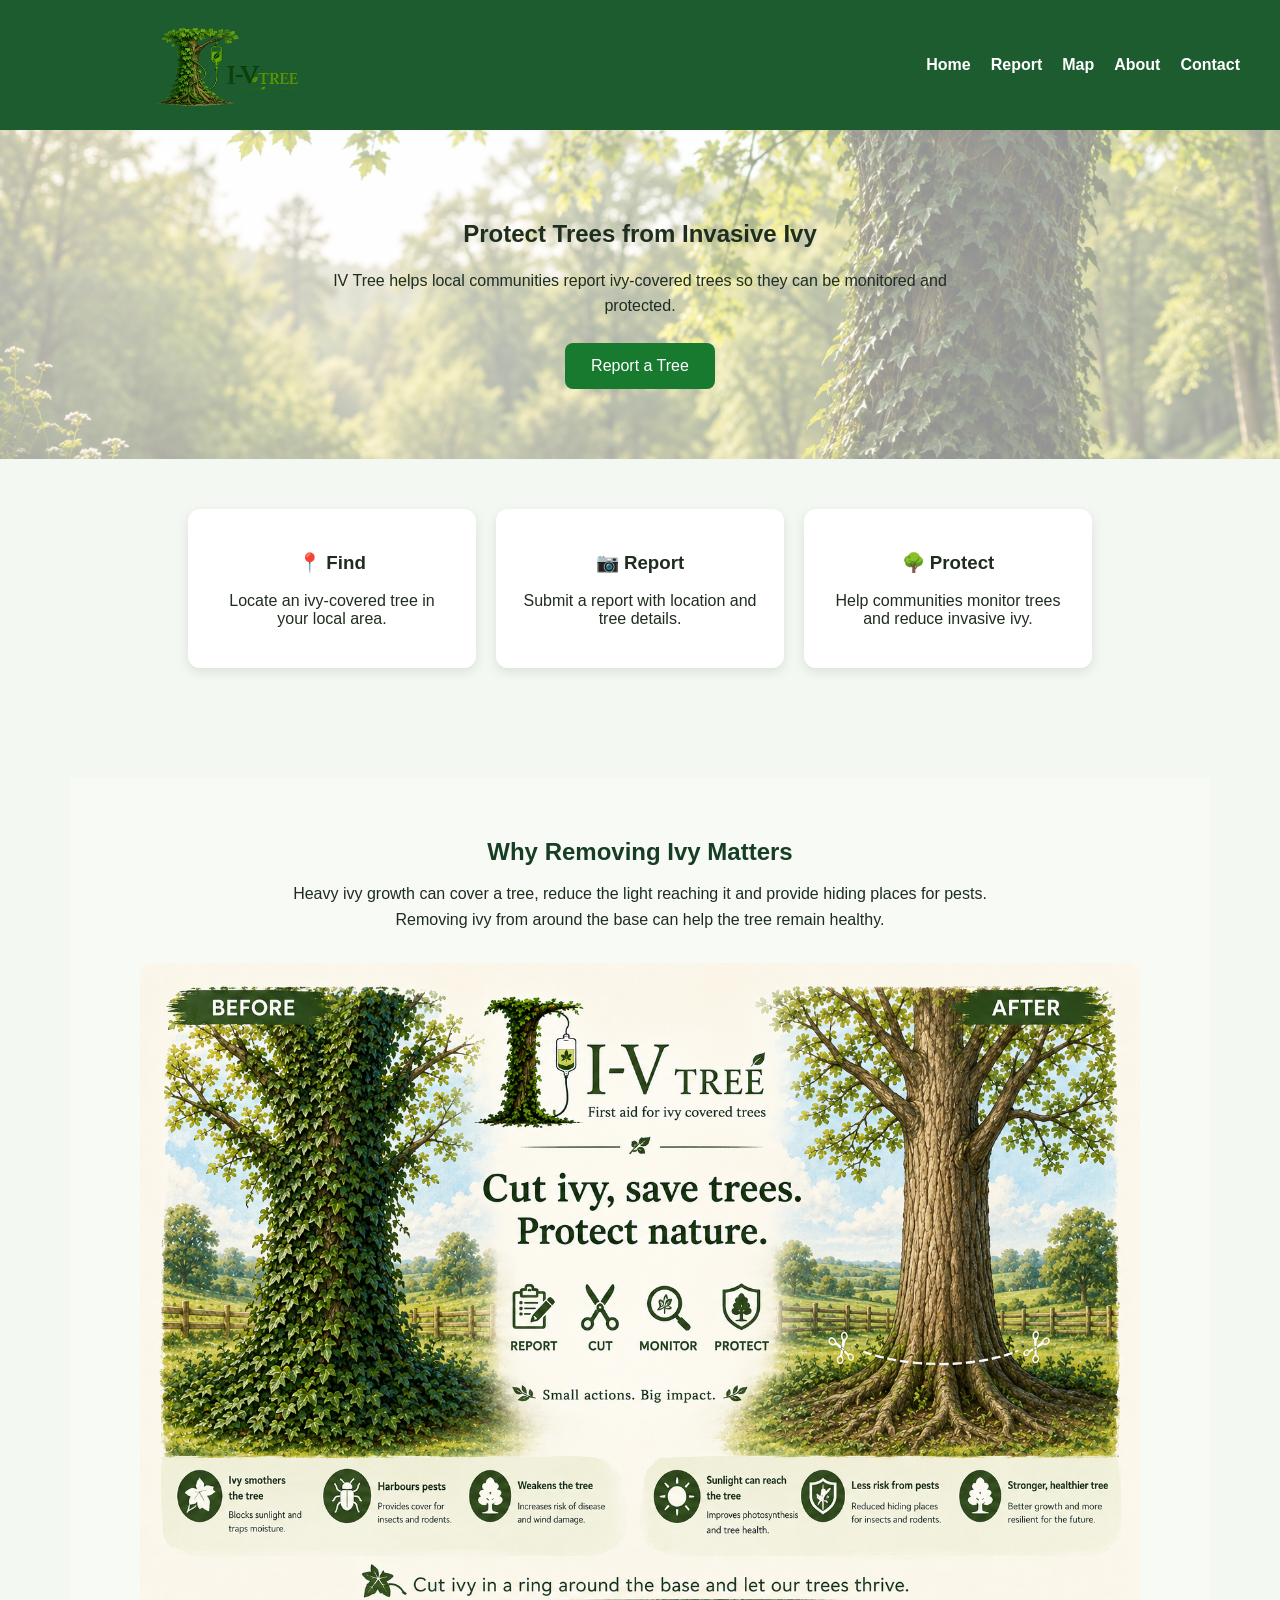
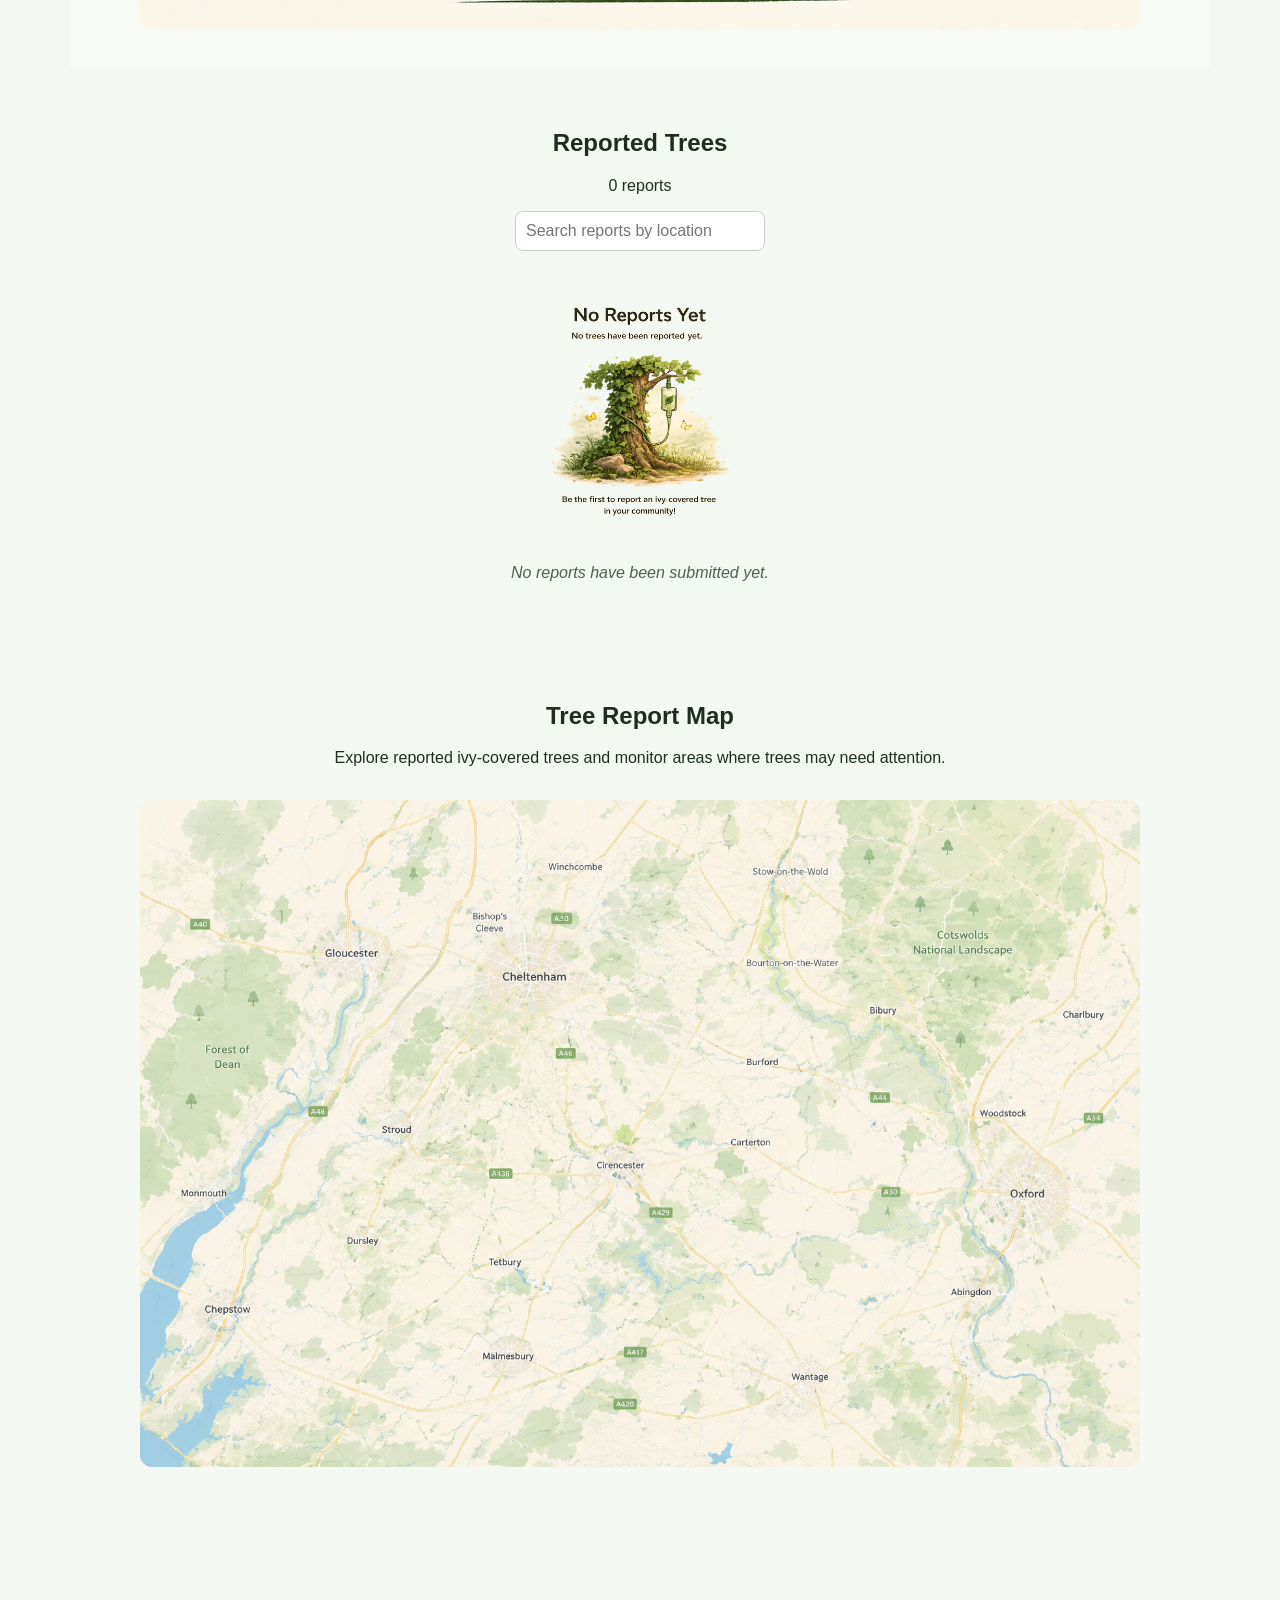
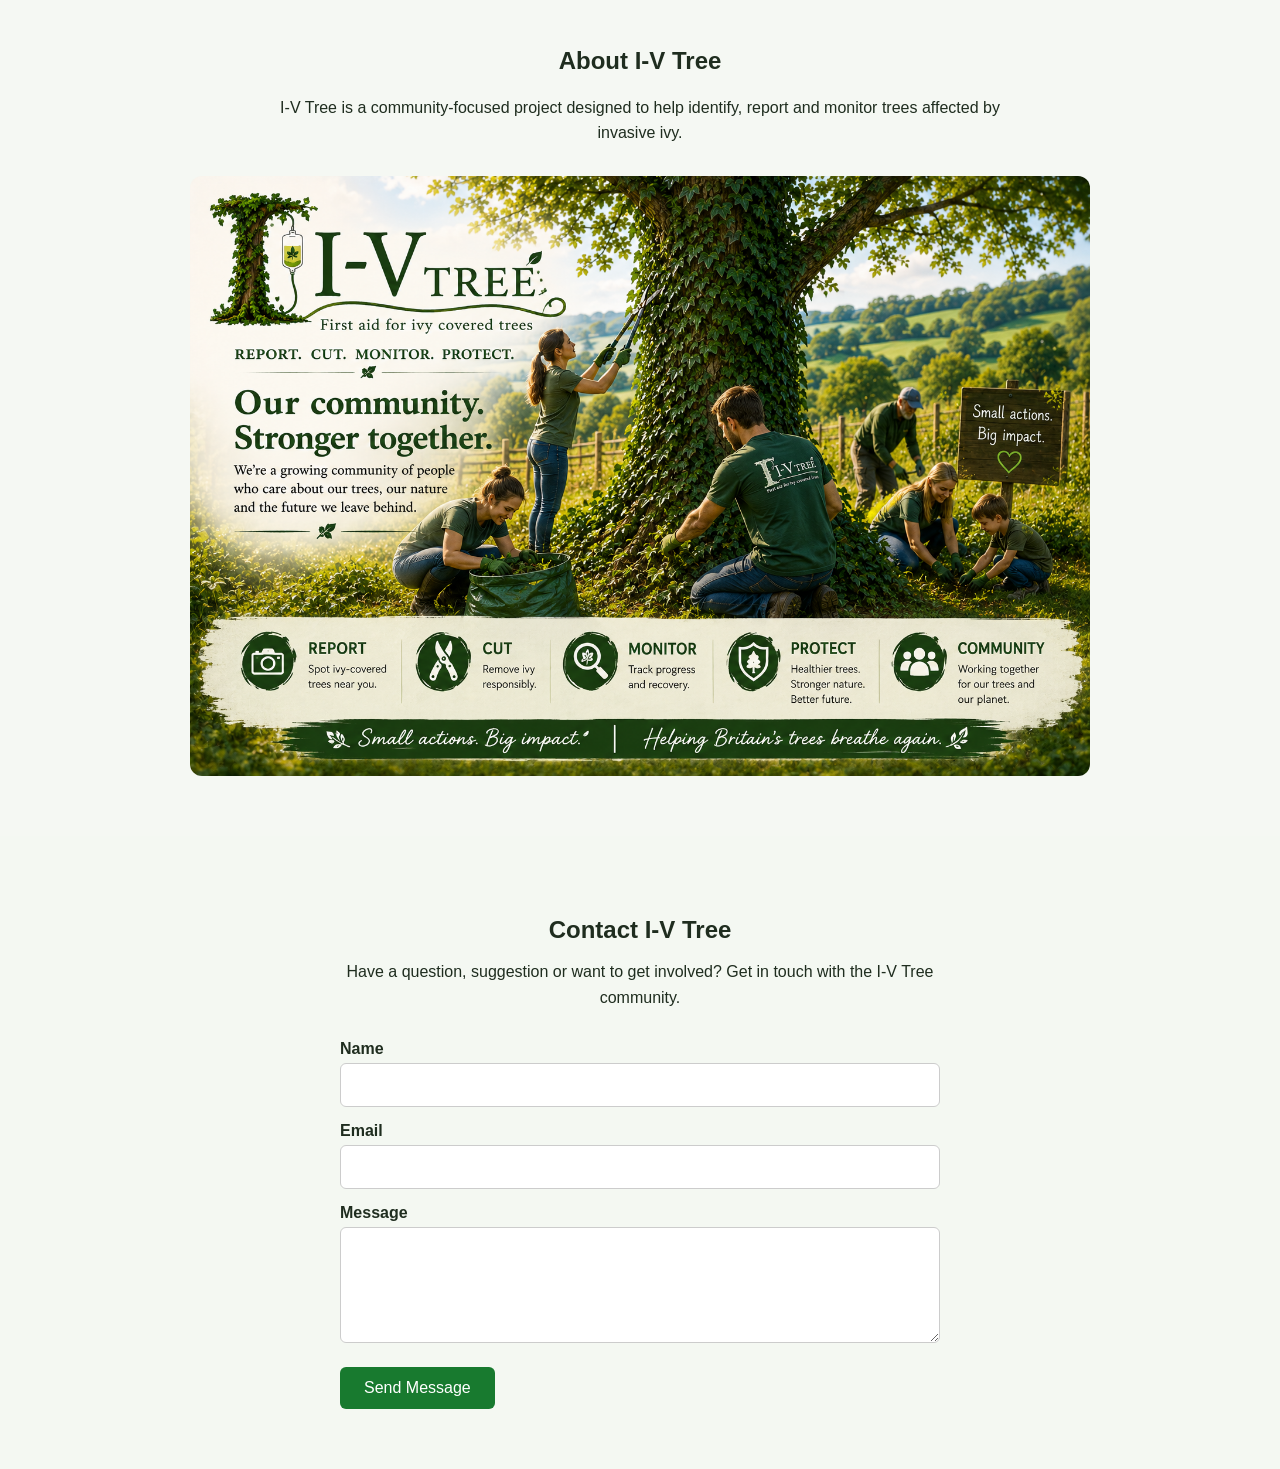
==== commit 6e754c14: "Add form validation and testing evidence" ====
--- a/index.html
+++ b/index.html
@@ -45,7 +45,7 @@
 
         <form id="reportForm" class="hidden">
 
-            <h3>Report an Ivy-Covered Tree</h3>
+            <h2>Report an Ivy-Covered Tree</h2>
 
             <label for="location">Location</label>
             <input
@@ -53,7 +53,8 @@
                 id="location"
                 name="location"
                 placeholder="Enter location"
-            >
+                required
+               >
 
             <label for="description">Description</label>
             <textarea
@@ -79,7 +80,7 @@
 
         <div class="feature-card">
             <h3>📷 Report</h3>
-            <p>Submit a report with photographs and location details.</p>
+            <p>Submit a report with location and tree details.</p>
         </div>
 
         <div class="feature-card">
